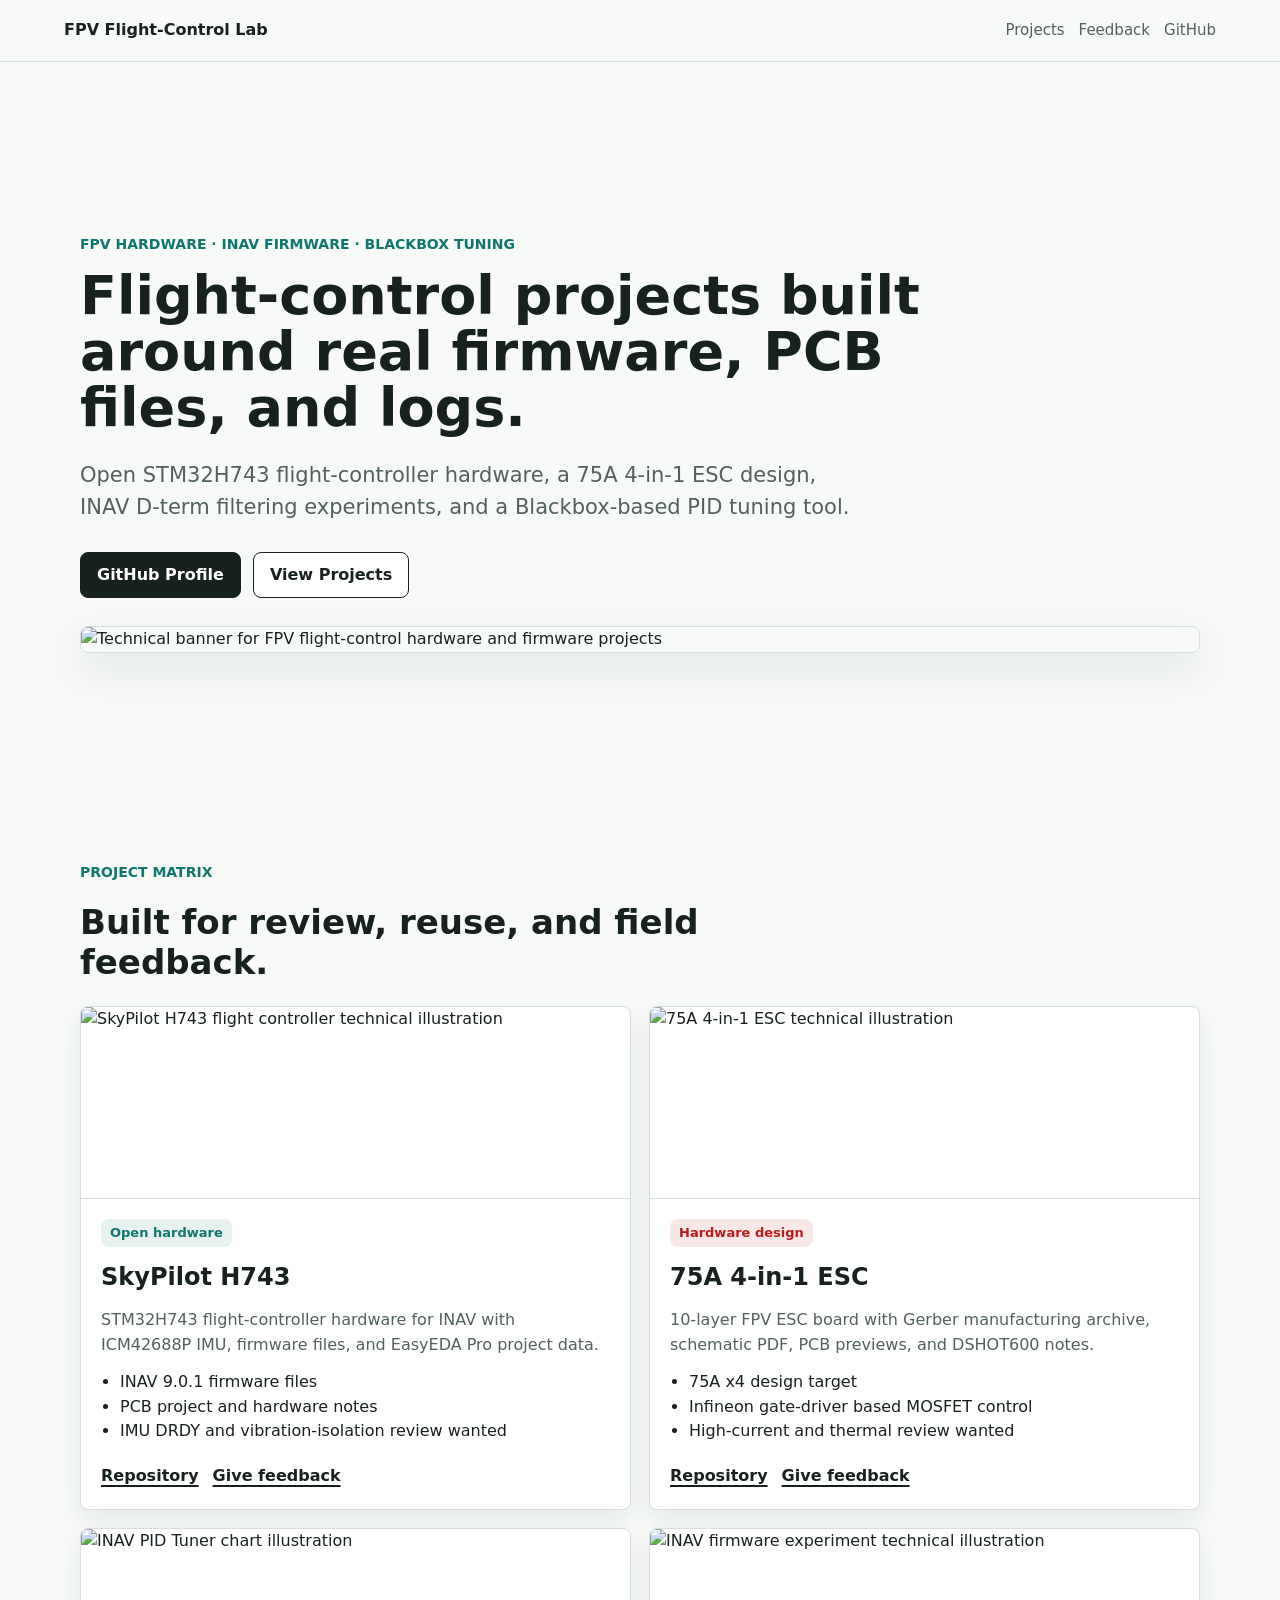
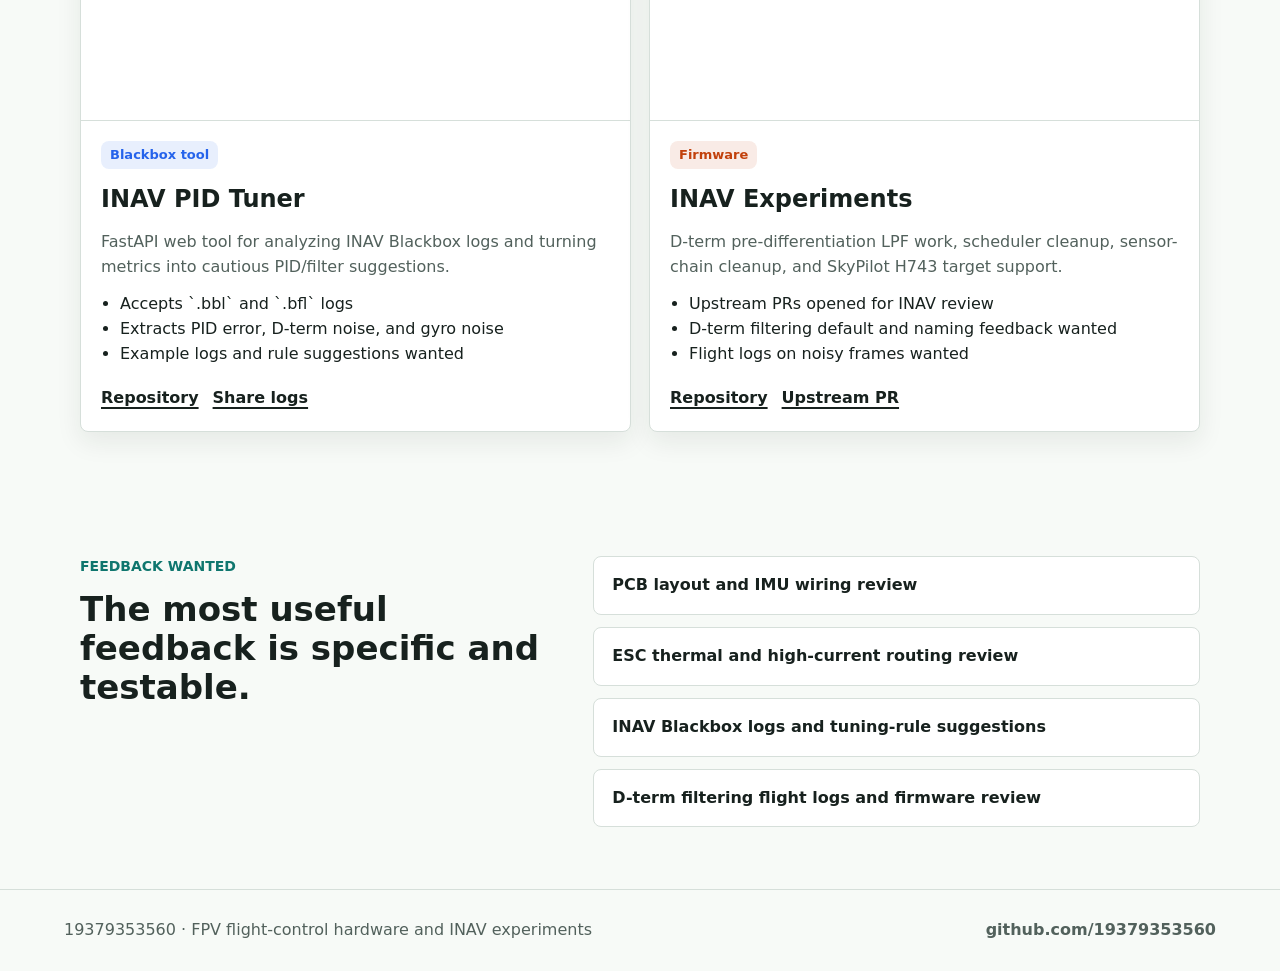
==== index.html @ 19311643 "Use existing project covers in portfolio site" ====
<!doctype html>
<html lang="en">
  <head>
    <meta charset="utf-8">
    <meta name="viewport" content="width=device-width, initial-scale=1">
    <meta name="description" content="FPV flight-control hardware, INAV firmware experiments, and Blackbox-based PID/filter tuning tools by 19379353560.">
    <meta property="og:title" content="FPV Flight-Control Lab">
    <meta property="og:description" content="Open FPV hardware, INAV firmware experiments, and Blackbox-based tuning tools.">
    <meta property="og:type" content="website">
    <meta property="og:url" content="https://19379353560.github.io/">
    <meta property="og:image" content="https://raw.githubusercontent.com/19379353560/19379353560/main/assets/profile-cover.svg">
    <title>FPV Flight-Control Lab</title>
    <link rel="stylesheet" href="styles.css">
  </head>
  <body>
    <header class="topbar">
      <a class="brand" href="#top" aria-label="FPV Flight-Control Lab home">FPV Flight-Control Lab</a>
      <nav class="nav" aria-label="Primary navigation">
        <a href="#projects">Projects</a>
        <a href="#feedback">Feedback</a>
        <a href="https://github.com/19379353560">GitHub</a>
      </nav>
    </header>

    <main id="top">
      <section class="intro" aria-labelledby="intro-title">
        <div class="intro-copy">
          <p class="eyebrow">FPV hardware · INAV firmware · Blackbox tuning</p>
          <h1 id="intro-title">Flight-control projects built around real firmware, PCB files, and logs.</h1>
          <p class="lead">
            Open STM32H743 flight-controller hardware, a 75A 4-in-1 ESC design,
            INAV D-term filtering experiments, and a Blackbox-based PID tuning tool.
          </p>
          <div class="actions" aria-label="Primary links">
            <a class="button primary" href="https://github.com/19379353560">GitHub Profile</a>
            <a class="button secondary" href="#projects">View Projects</a>
          </div>
        </div>
        <img class="intro-image" src="https://raw.githubusercontent.com/19379353560/19379353560/main/assets/profile-cover.svg" alt="Technical banner for FPV flight-control hardware and firmware projects">
      </section>

      <section id="projects" class="projects" aria-labelledby="projects-title">
        <div class="section-heading">
          <p class="eyebrow">Project Matrix</p>
          <h2 id="projects-title">Built for review, reuse, and field feedback.</h2>
        </div>

        <div class="project-grid">
          <article class="project">
            <img src="https://raw.githubusercontent.com/19379353560/skypilot/main/assets/cover.svg" alt="SkyPilot H743 flight controller technical illustration">
            <div class="project-body">
              <p class="tag">Open hardware</p>
              <h3>SkyPilot H743</h3>
              <p>STM32H743 flight-controller hardware for INAV with ICM42688P IMU, firmware files, and EasyEDA Pro project data.</p>
              <ul>
                <li>INAV 9.0.1 firmware files</li>
                <li>PCB project and hardware notes</li>
                <li>IMU DRDY and vibration-isolation review wanted</li>
              </ul>
              <div class="project-links">
                <a href="https://github.com/19379353560/skypilot">Repository</a>
                <a href="https://github.com/19379353560/skypilot/issues/new/choose">Give feedback</a>
              </div>
            </div>
          </article>

          <article class="project">
            <img src="https://raw.githubusercontent.com/19379353560/DIY_Flight_Controller_and_4in1_ESC/main/assets/cover.svg" alt="75A 4-in-1 ESC technical illustration">
            <div class="project-body">
              <p class="tag red">Hardware design</p>
              <h3>75A 4-in-1 ESC</h3>
              <p>10-layer FPV ESC board with Gerber manufacturing archive, schematic PDF, PCB previews, and DSHOT600 notes.</p>
              <ul>
                <li>75A x4 design target</li>
                <li>Infineon gate-driver based MOSFET control</li>
                <li>High-current and thermal review wanted</li>
              </ul>
              <div class="project-links">
                <a href="https://github.com/19379353560/DIY_Flight_Controller_and_4in1_ESC">Repository</a>
                <a href="https://github.com/19379353560/DIY_Flight_Controller_and_4in1_ESC/issues/new/choose">Give feedback</a>
              </div>
            </div>
          </article>

          <article class="project">
            <img src="https://raw.githubusercontent.com/19379353560/inav-pid-tuner/master/assets/cover.svg" alt="INAV PID Tuner chart illustration">
            <div class="project-body">
              <p class="tag blue">Blackbox tool</p>
              <h3>INAV PID Tuner</h3>
              <p>FastAPI web tool for analyzing INAV Blackbox logs and turning metrics into cautious PID/filter suggestions.</p>
              <ul>
                <li>Accepts `.bbl` and `.bfl` logs</li>
                <li>Extracts PID error, D-term noise, and gyro noise</li>
                <li>Example logs and rule suggestions wanted</li>
              </ul>
              <div class="project-links">
                <a href="https://github.com/19379353560/inav-pid-tuner">Repository</a>
                <a href="https://github.com/19379353560/inav-pid-tuner/issues/new/choose">Share logs</a>
              </div>
            </div>
          </article>

          <article class="project">
            <img src="https://raw.githubusercontent.com/19379353560/inav/master/assets/cover.svg" alt="INAV firmware experiment technical illustration">
            <div class="project-body">
              <p class="tag orange">Firmware</p>
              <h3>INAV Experiments</h3>
              <p>D-term pre-differentiation LPF work, scheduler cleanup, sensor-chain cleanup, and SkyPilot H743 target support.</p>
              <ul>
                <li>Upstream PRs opened for INAV review</li>
                <li>D-term filtering default and naming feedback wanted</li>
                <li>Flight logs on noisy frames wanted</li>
              </ul>
              <div class="project-links">
                <a href="https://github.com/19379353560/inav">Repository</a>
                <a href="https://github.com/iNavFlight/inav/pull/11464">Upstream PR</a>
              </div>
            </div>
          </article>
        </div>
      </section>

      <section id="feedback" class="feedback" aria-labelledby="feedback-title">
        <div>
          <p class="eyebrow">Feedback Wanted</p>
          <h2 id="feedback-title">The most useful feedback is specific and testable.</h2>
        </div>
        <div class="feedback-list">
          <a href="https://github.com/19379353560/skypilot/issues/new/choose">PCB layout and IMU wiring review</a>
          <a href="https://github.com/19379353560/DIY_Flight_Controller_and_4in1_ESC/issues/new/choose">ESC thermal and high-current routing review</a>
          <a href="https://github.com/19379353560/inav-pid-tuner/issues/new/choose">INAV Blackbox logs and tuning-rule suggestions</a>
          <a href="https://github.com/19379353560/inav/issues/new/choose">D-term filtering flight logs and firmware review</a>
        </div>
      </section>
    </main>

    <footer class="footer">
      <span>19379353560 · FPV flight-control hardware and INAV experiments</span>
      <a href="https://github.com/19379353560">github.com/19379353560</a>
    </footer>
  </body>
</html>
---- styles.css ----
:root {
  color-scheme: light;
  --bg: #f7faf7;
  --surface: #ffffff;
  --ink: #17211e;
  --muted: #52615c;
  --line: #d6dfda;
  --teal: #0f766e;
  --blue: #2563eb;
  --red: #b91c1c;
  --orange: #c2410c;
  --shadow: 0 16px 40px rgba(23, 33, 30, 0.1);
}

* {
  box-sizing: border-box;
}

html {
  scroll-behavior: smooth;
}

body {
  margin: 0;
  background: var(--bg);
  color: var(--ink);
  font-family: Inter, ui-sans-serif, system-ui, -apple-system, BlinkMacSystemFont, "Segoe UI", sans-serif;
  line-height: 1.55;
}

a {
  color: inherit;
}

.topbar {
  position: sticky;
  top: 0;
  z-index: 10;
  display: flex;
  align-items: center;
  justify-content: space-between;
  gap: 24px;
  padding: 18px clamp(18px, 5vw, 72px);
  background: rgba(247, 250, 247, 0.94);
  border-bottom: 1px solid var(--line);
  backdrop-filter: blur(14px);
}

.brand {
  font-weight: 800;
  text-decoration: none;
}

.nav {
  display: flex;
  flex-wrap: wrap;
  gap: 14px;
  color: var(--muted);
  font-size: 15px;
}

.nav a {
  text-decoration: none;
}

.nav a:hover,
.project-links a:hover,
.feedback-list a:hover,
.footer a:hover {
  color: var(--teal);
}

main {
  width: min(1120px, calc(100% - 36px));
  margin: 0 auto;
}

.intro {
  min-height: 82vh;
  display: grid;
  grid-template-columns: minmax(0, 1fr);
  align-content: center;
  gap: 28px;
  padding: 54px 0 28px;
}

.intro-copy {
  max-width: 860px;
}

.eyebrow {
  margin: 0 0 12px;
  color: var(--teal);
  font-size: 14px;
  font-weight: 800;
  text-transform: uppercase;
}

h1,
h2,
h3,
p {
  overflow-wrap: anywhere;
}

h1 {
  margin: 0;
  max-width: 980px;
  font-size: 54px;
  line-height: 1.04;
}

.lead {
  max-width: 780px;
  margin: 22px 0 0;
  color: var(--muted);
  font-size: 21px;
}

.actions {
  display: flex;
  flex-wrap: wrap;
  gap: 12px;
  margin-top: 28px;
}

.button {
  display: inline-flex;
  align-items: center;
  min-height: 44px;
  padding: 10px 16px;
  border-radius: 8px;
  border: 1px solid var(--ink);
  font-weight: 800;
  text-decoration: none;
}

.button.primary {
  background: var(--ink);
  color: #ffffff;
}

.button.secondary {
  background: var(--surface);
}

.intro-image {
  width: 100%;
  max-height: 280px;
  object-fit: cover;
  border: 1px solid var(--line);
  border-radius: 8px;
  box-shadow: var(--shadow);
}

.projects,
.feedback {
  padding: 62px 0;
}

.section-heading {
  display: grid;
  grid-template-columns: minmax(0, 760px);
  gap: 8px;
  margin-bottom: 24px;
}

h2 {
  margin: 0;
  font-size: 34px;
  line-height: 1.15;
}

.project-grid {
  display: grid;
  grid-template-columns: repeat(2, minmax(0, 1fr));
  gap: 18px;
}

.project {
  display: grid;
  grid-template-rows: auto 1fr;
  overflow: hidden;
  background: var(--surface);
  border: 1px solid var(--line);
  border-radius: 8px;
  box-shadow: 0 10px 26px rgba(23, 33, 30, 0.08);
}

.project img {
  width: 100%;
  aspect-ratio: 1200 / 420;
  object-fit: cover;
  border-bottom: 1px solid var(--line);
}

.project-body {
  display: flex;
  flex-direction: column;
  gap: 12px;
  padding: 20px;
}

.tag {
  width: fit-content;
  margin: 0;
  padding: 4px 9px;
  border-radius: 8px;
  background: rgba(15, 118, 110, 0.1);
  color: var(--teal);
  font-size: 13px;
  font-weight: 800;
}

.tag.red {
  background: rgba(185, 28, 28, 0.1);
  color: var(--red);
}

.tag.blue {
  background: rgba(37, 99, 235, 0.1);
  color: var(--blue);
}

.tag.orange {
  background: rgba(194, 65, 12, 0.1);
  color: var(--orange);
}

h3 {
  margin: 0;
  font-size: 24px;
}

.project p:not(.tag) {
  margin: 0;
  color: var(--muted);
}

.project ul {
  margin: 0;
  padding-left: 19px;
  color: var(--ink);
}

.project-links {
  display: flex;
  flex-wrap: wrap;
  gap: 14px;
  margin-top: auto;
  padding-top: 8px;
  font-weight: 800;
}

.project-links a {
  text-decoration-thickness: 2px;
  text-underline-offset: 4px;
}

.feedback {
  display: grid;
  grid-template-columns: minmax(0, 0.8fr) minmax(280px, 1fr);
  gap: 28px;
  align-items: start;
}

.feedback-list {
  display: grid;
  gap: 12px;
}

.feedback-list a {
  display: block;
  padding: 16px 18px;
  background: var(--surface);
  border: 1px solid var(--line);
  border-radius: 8px;
  font-weight: 800;
  text-decoration: none;
}

.footer {
  display: flex;
  flex-wrap: wrap;
  justify-content: space-between;
  gap: 14px;
  padding: 28px clamp(18px, 5vw, 72px);
  border-top: 1px solid var(--line);
  color: var(--muted);
}

.footer a {
  font-weight: 800;
  text-decoration: none;
}

@media (max-width: 760px) {
  .topbar {
    align-items: flex-start;
    flex-direction: column;
  }

  .intro {
    min-height: auto;
    padding-top: 40px;
  }

  h1 {
    font-size: 38px;
  }

  .lead {
    font-size: 18px;
  }

  .project-grid,
  .feedback {
    grid-template-columns: 1fr;
  }
}
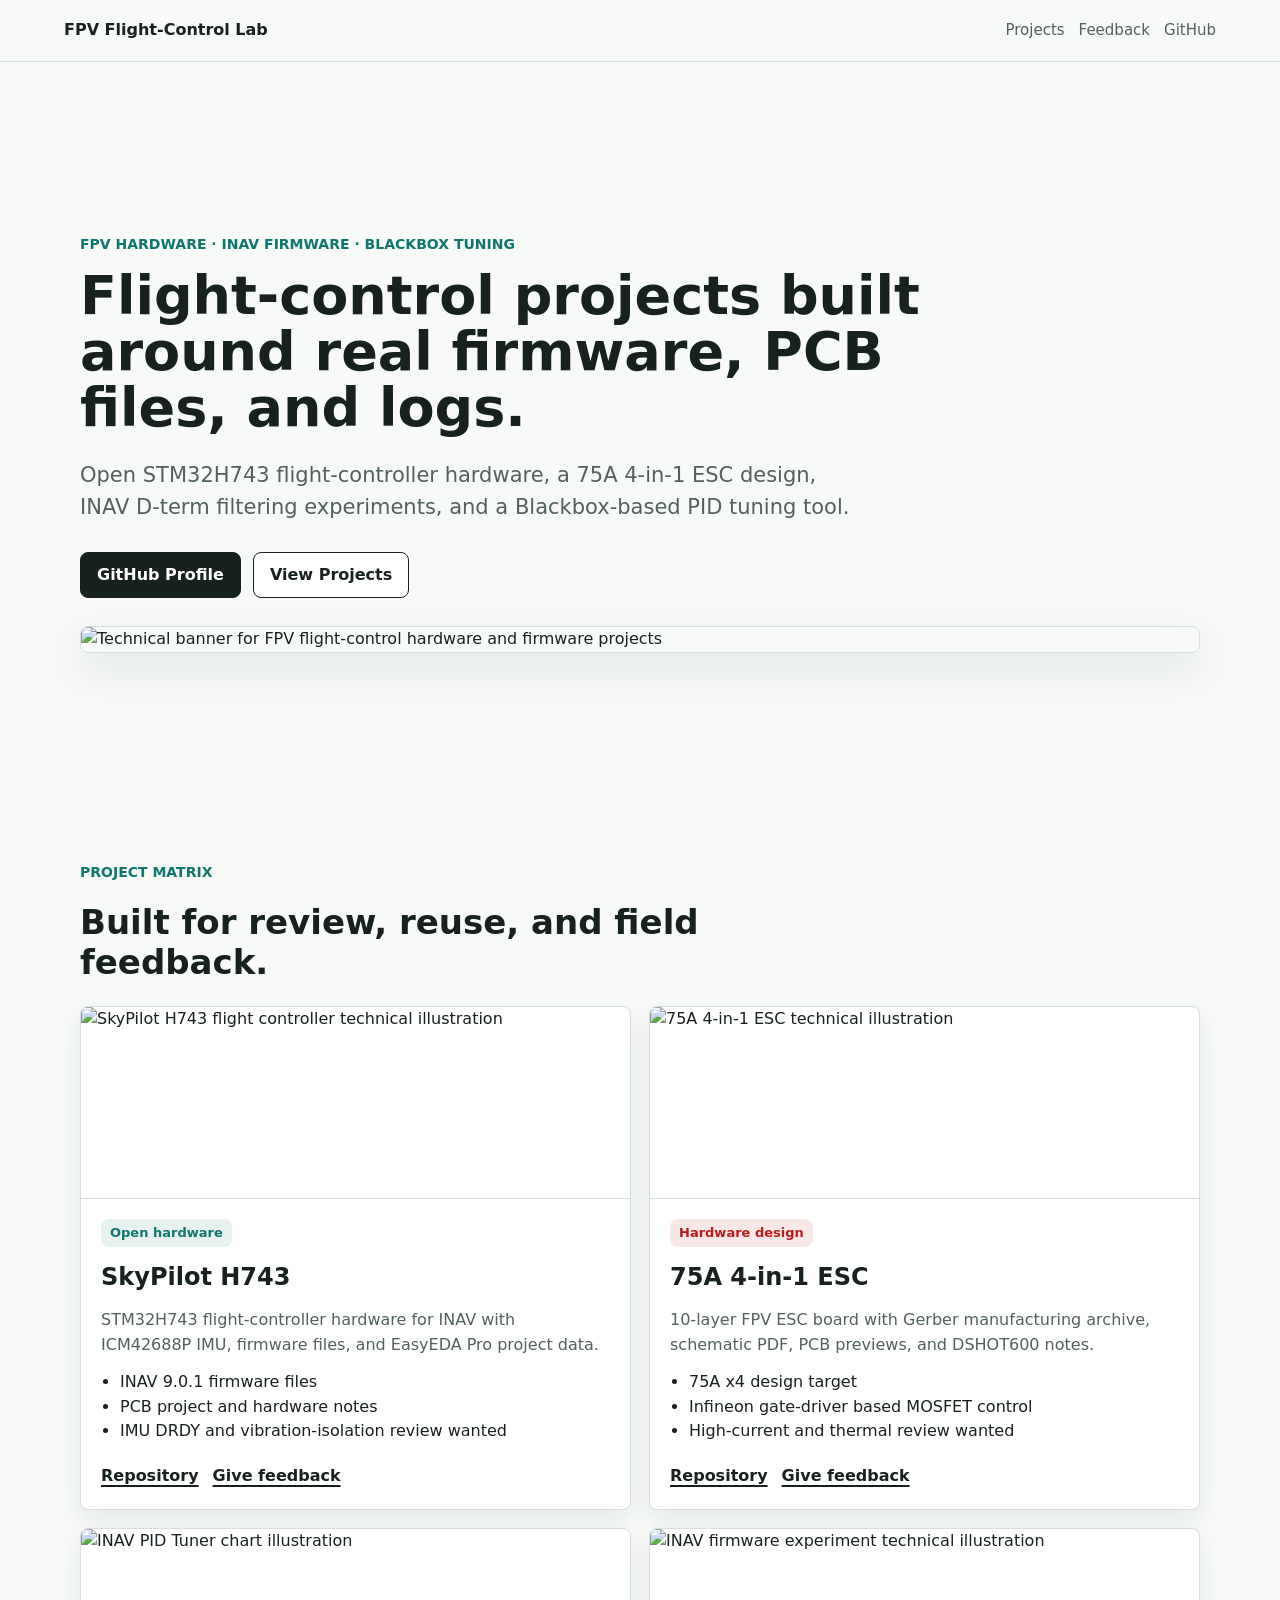
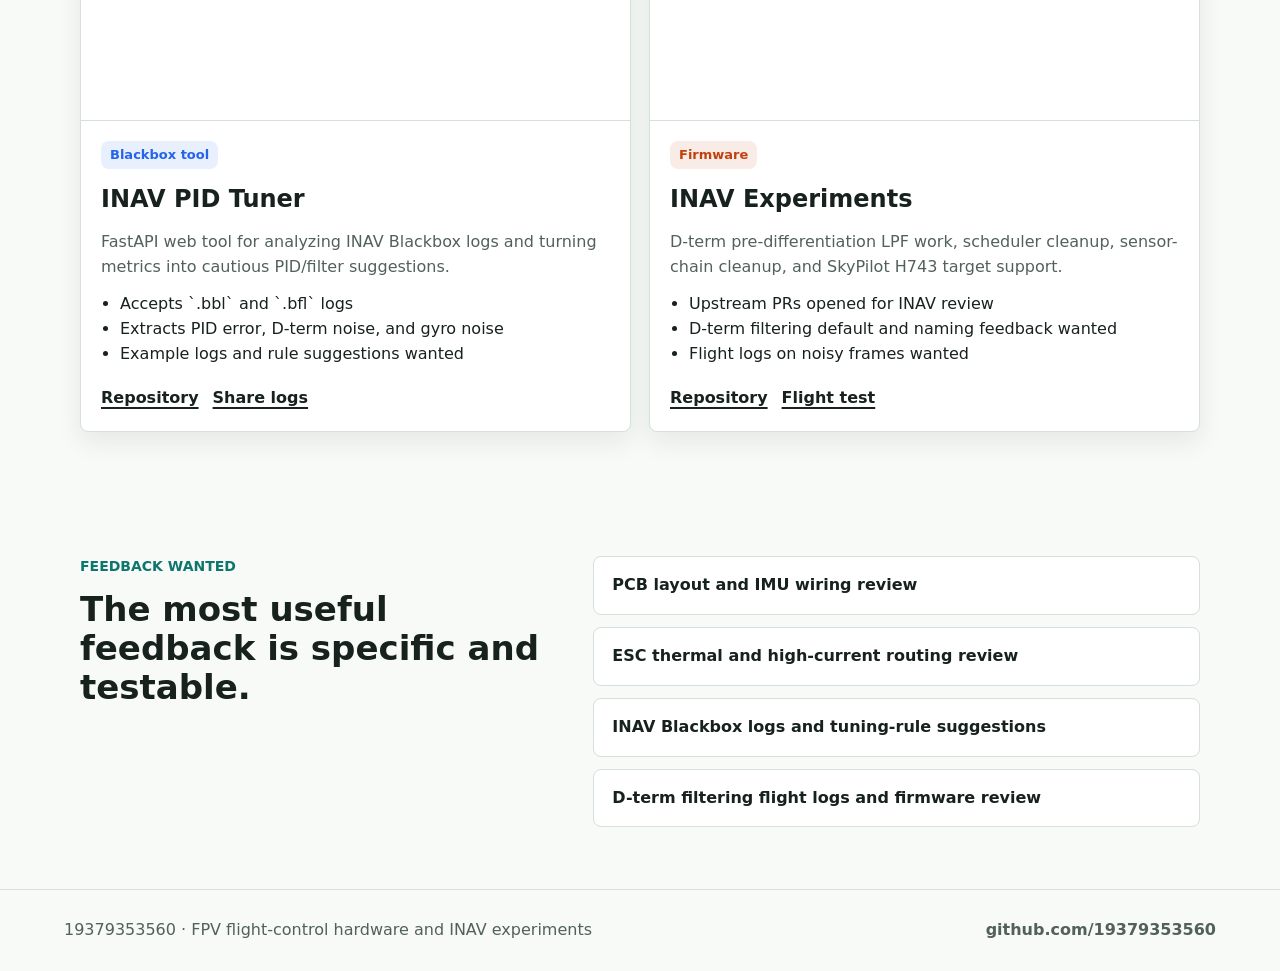
==== commit e835eaff: "Improve portfolio sharing and feedback links" ====
--- a/index.html
+++ b/index.html
@@ -4,13 +4,39 @@
     <meta charset="utf-8">
     <meta name="viewport" content="width=device-width, initial-scale=1">
     <meta name="description" content="FPV flight-control hardware, INAV firmware experiments, and Blackbox-based PID/filter tuning tools by 19379353560.">
+    <meta name="keywords" content="FPV, INAV, flight controller, STM32H743, Blackbox, PID tuning, ESC, open hardware">
+    <meta name="theme-color" content="#0f766e">
+    <link rel="canonical" href="https://19379353560.github.io/">
     <meta property="og:title" content="FPV Flight-Control Lab">
     <meta property="og:description" content="Open FPV hardware, INAV firmware experiments, and Blackbox-based tuning tools.">
     <meta property="og:type" content="website">
     <meta property="og:url" content="https://19379353560.github.io/">
-    <meta property="og:image" content="https://raw.githubusercontent.com/19379353560/19379353560/main/assets/profile-cover.svg">
+    <meta property="og:image" content="https://19379353560.github.io/assets/og-image.png">
+    <meta property="og:image:alt" content="FPV Flight-Control Lab project overview">
+    <meta name="twitter:card" content="summary_large_image">
+    <meta name="twitter:title" content="FPV Flight-Control Lab">
+    <meta name="twitter:description" content="Open FPV hardware, INAV firmware experiments, and Blackbox-based tuning tools.">
+    <meta name="twitter:image" content="https://19379353560.github.io/assets/og-image.png">
     <title>FPV Flight-Control Lab</title>
     <link rel="stylesheet" href="styles.css">
+    <script type="application/ld+json">
+      {
+        "@context": "https://schema.org",
+        "@type": "Person",
+        "name": "19379353560",
+        "url": "https://19379353560.github.io/",
+        "sameAs": [
+          "https://github.com/19379353560"
+        ],
+        "knowsAbout": [
+          "FPV flight-control hardware",
+          "INAV firmware",
+          "Blackbox log analysis",
+          "PID and filter tuning",
+          "ESC hardware design"
+        ]
+      }
+    </script>
   </head>
   <body>
     <header class="topbar">
@@ -59,7 +85,7 @@
               </ul>
               <div class="project-links">
                 <a href="https://github.com/19379353560/skypilot">Repository</a>
-                <a href="https://github.com/19379353560/skypilot/issues/new/choose">Give feedback</a>
+                <a href="https://github.com/19379353560/skypilot/issues/1">Give feedback</a>
               </div>
             </div>
           </article>
@@ -77,7 +103,7 @@
               </ul>
               <div class="project-links">
                 <a href="https://github.com/19379353560/DIY_Flight_Controller_and_4in1_ESC">Repository</a>
-                <a href="https://github.com/19379353560/DIY_Flight_Controller_and_4in1_ESC/issues/new/choose">Give feedback</a>
+                <a href="https://github.com/19379353560/DIY_Flight_Controller_and_4in1_ESC/issues/1">Give feedback</a>
               </div>
             </div>
           </article>
@@ -95,7 +121,7 @@
               </ul>
               <div class="project-links">
                 <a href="https://github.com/19379353560/inav-pid-tuner">Repository</a>
-                <a href="https://github.com/19379353560/inav-pid-tuner/issues/new/choose">Share logs</a>
+                <a href="https://github.com/19379353560/inav-pid-tuner/issues/1">Share logs</a>
               </div>
             </div>
           </article>
@@ -113,7 +139,7 @@
               </ul>
               <div class="project-links">
                 <a href="https://github.com/19379353560/inav">Repository</a>
-                <a href="https://github.com/iNavFlight/inav/pull/11464">Upstream PR</a>
+                <a href="https://github.com/19379353560/inav/issues/1">Flight test</a>
               </div>
             </div>
           </article>
@@ -126,10 +152,10 @@
           <h2 id="feedback-title">The most useful feedback is specific and testable.</h2>
         </div>
         <div class="feedback-list">
-          <a href="https://github.com/19379353560/skypilot/issues/new/choose">PCB layout and IMU wiring review</a>
-          <a href="https://github.com/19379353560/DIY_Flight_Controller_and_4in1_ESC/issues/new/choose">ESC thermal and high-current routing review</a>
-          <a href="https://github.com/19379353560/inav-pid-tuner/issues/new/choose">INAV Blackbox logs and tuning-rule suggestions</a>
-          <a href="https://github.com/19379353560/inav/issues/new/choose">D-term filtering flight logs and firmware review</a>
+          <a href="https://github.com/19379353560/skypilot/issues/1">PCB layout and IMU wiring review</a>
+          <a href="https://github.com/19379353560/DIY_Flight_Controller_and_4in1_ESC/issues/1">ESC thermal and high-current routing review</a>
+          <a href="https://github.com/19379353560/inav-pid-tuner/issues/1">INAV Blackbox logs and tuning-rule suggestions</a>
+          <a href="https://github.com/19379353560/inav/issues/1">D-term filtering flight logs and firmware review</a>
         </div>
       </section>
     </main>
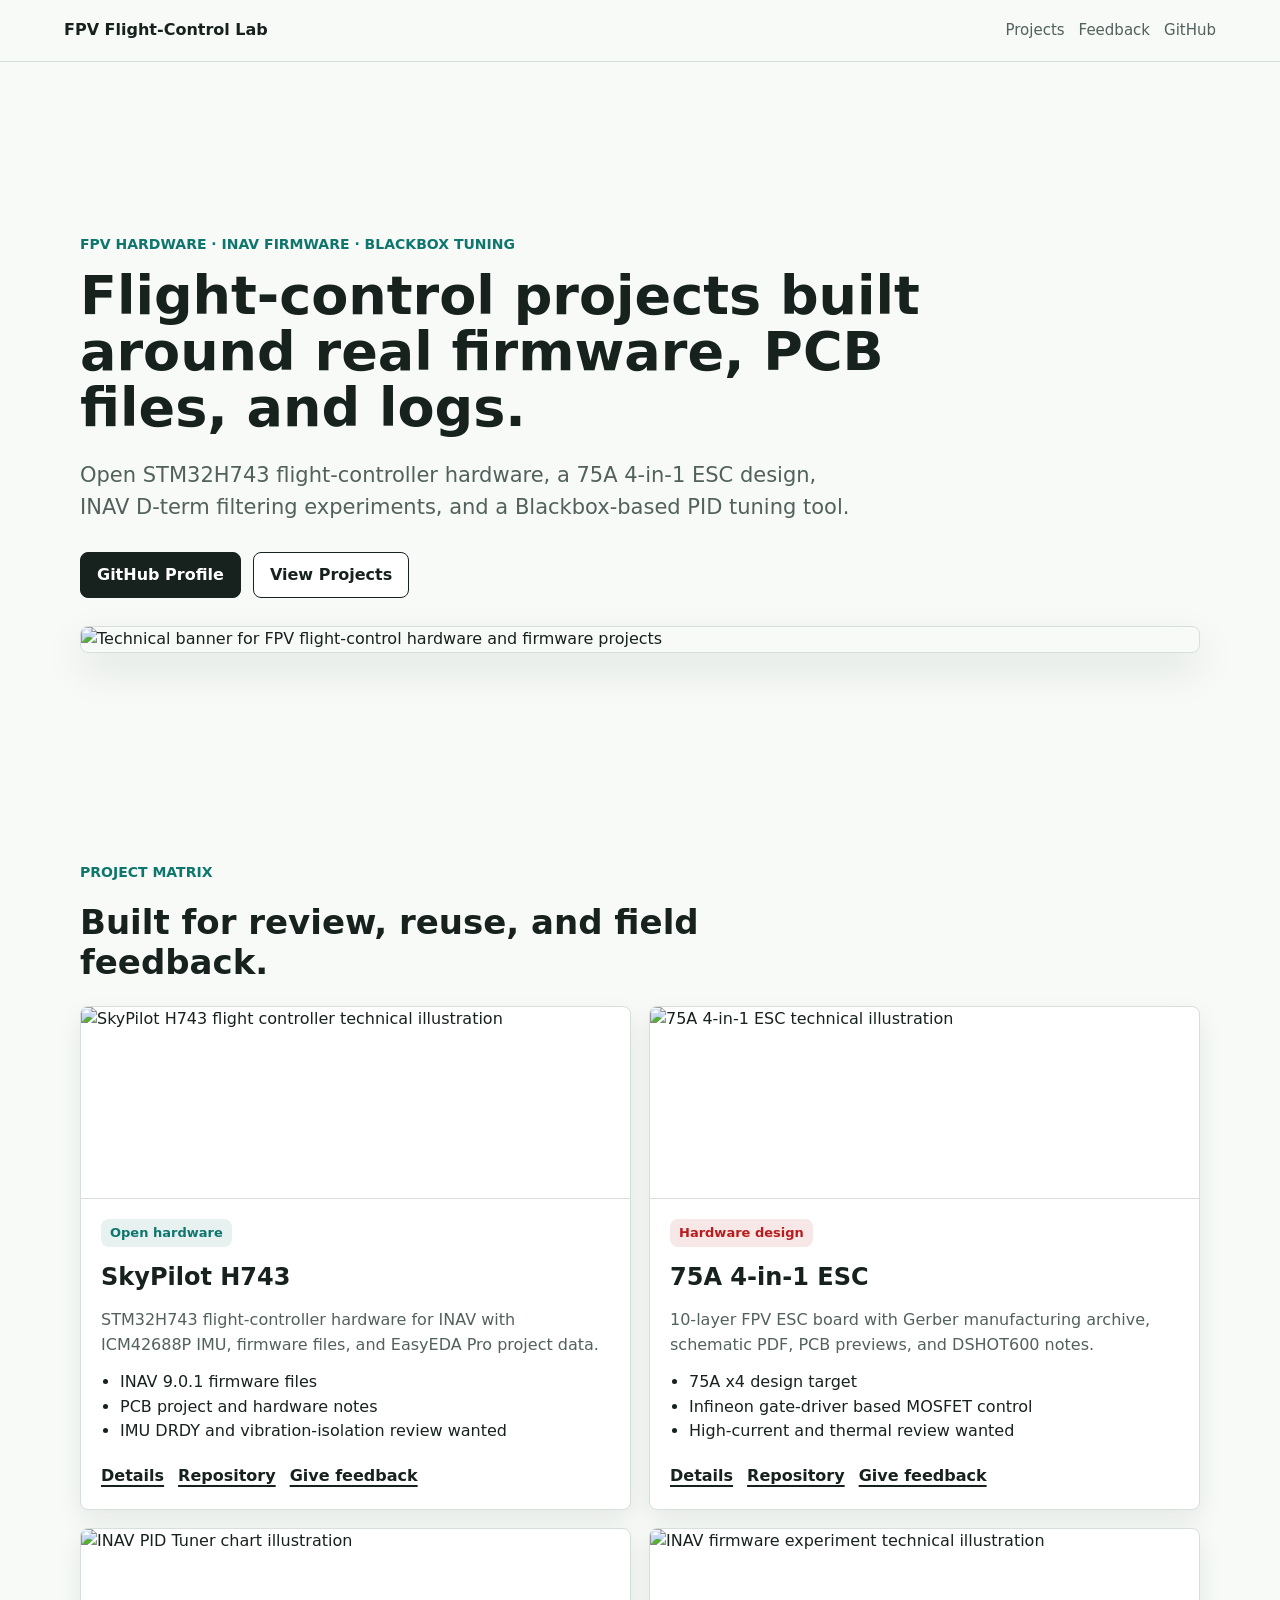
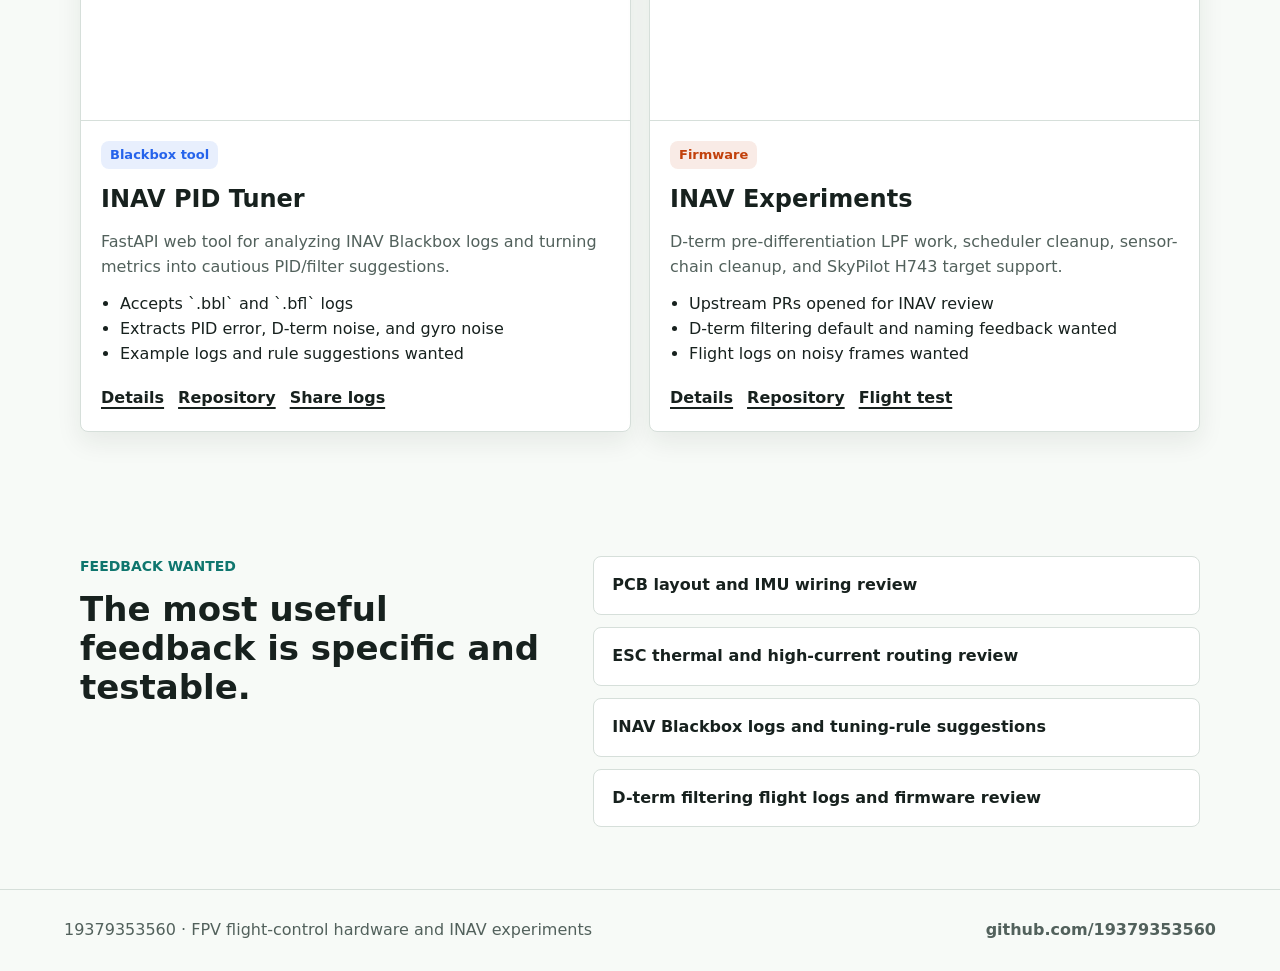
==== commit da6abe24: "Add SEO project detail pages" ====
--- a/index.html
+++ b/index.html
@@ -9,6 +9,7 @@
     <link rel="canonical" href="https://19379353560.github.io/">
     <meta property="og:title" content="FPV Flight-Control Lab">
     <meta property="og:description" content="Open FPV hardware, INAV firmware experiments, and Blackbox-based tuning tools.">
+    <meta property="og:site_name" content="FPV Flight-Control Lab">
     <meta property="og:type" content="website">
     <meta property="og:url" content="https://19379353560.github.io/">
     <meta property="og:image" content="https://19379353560.github.io/assets/og-image.png">
@@ -22,18 +23,52 @@
     <script type="application/ld+json">
       {
         "@context": "https://schema.org",
-        "@type": "Person",
-        "name": "19379353560",
-        "url": "https://19379353560.github.io/",
-        "sameAs": [
-          "https://github.com/19379353560"
-        ],
-        "knowsAbout": [
-          "FPV flight-control hardware",
-          "INAV firmware",
-          "Blackbox log analysis",
-          "PID and filter tuning",
-          "ESC hardware design"
+        "@graph": [
+          {
+            "@type": "Person",
+            "name": "19379353560",
+            "url": "https://19379353560.github.io/",
+            "sameAs": [
+              "https://github.com/19379353560"
+            ],
+            "knowsAbout": [
+              "FPV flight-control hardware",
+              "INAV firmware",
+              "Blackbox log analysis",
+              "PID and filter tuning",
+              "ESC hardware design"
+            ]
+          },
+          {
+            "@type": "ItemList",
+            "name": "FPV flight-control projects",
+            "itemListElement": [
+              {
+                "@type": "ListItem",
+                "position": 1,
+                "url": "https://github.com/19379353560/skypilot",
+                "name": "SkyPilot H743"
+              },
+              {
+                "@type": "ListItem",
+                "position": 2,
+                "url": "https://github.com/19379353560/DIY_Flight_Controller_and_4in1_ESC",
+                "name": "75A 4-in-1 ESC"
+              },
+              {
+                "@type": "ListItem",
+                "position": 3,
+                "url": "https://github.com/19379353560/inav-pid-tuner",
+                "name": "INAV PID Tuner"
+              },
+              {
+                "@type": "ListItem",
+                "position": 4,
+                "url": "https://github.com/19379353560/inav",
+                "name": "INAV firmware experiments"
+              }
+            ]
+          }
         ]
       }
     </script>
@@ -84,6 +119,7 @@
                 <li>IMU DRDY and vibration-isolation review wanted</li>
               </ul>
               <div class="project-links">
+                <a href="skypilot.html">Details</a>
                 <a href="https://github.com/19379353560/skypilot">Repository</a>
                 <a href="https://github.com/19379353560/skypilot/issues/1">Give feedback</a>
               </div>
@@ -102,6 +138,7 @@
                 <li>High-current and thermal review wanted</li>
               </ul>
               <div class="project-links">
+                <a href="esc.html">Details</a>
                 <a href="https://github.com/19379353560/DIY_Flight_Controller_and_4in1_ESC">Repository</a>
                 <a href="https://github.com/19379353560/DIY_Flight_Controller_and_4in1_ESC/issues/1">Give feedback</a>
               </div>
@@ -120,6 +157,7 @@
                 <li>Example logs and rule suggestions wanted</li>
               </ul>
               <div class="project-links">
+                <a href="pid-tuner.html">Details</a>
                 <a href="https://github.com/19379353560/inav-pid-tuner">Repository</a>
                 <a href="https://github.com/19379353560/inav-pid-tuner/issues/1">Share logs</a>
               </div>
@@ -138,6 +176,7 @@
                 <li>Flight logs on noisy frames wanted</li>
               </ul>
               <div class="project-links">
+                <a href="inav-dterm-lpf.html">Details</a>
                 <a href="https://github.com/19379353560/inav">Repository</a>
                 <a href="https://github.com/19379353560/inav/issues/1">Flight test</a>
               </div>
--- a/styles.css
+++ b/styles.css
@@ -294,6 +294,94 @@
   text-decoration: none;
 }
 
+.detail-hero {
+  display: grid;
+  gap: 26px;
+  padding: 54px 0 34px;
+}
+
+.detail-hero h1 {
+  max-width: 980px;
+}
+
+.detail-hero img {
+  width: 100%;
+  max-height: 330px;
+  object-fit: cover;
+  border: 1px solid var(--line);
+  border-radius: 8px;
+  box-shadow: var(--shadow);
+}
+
+.detail-layout {
+  display: grid;
+  grid-template-columns: minmax(0, 1fr) minmax(260px, 0.36fr);
+  gap: 30px;
+  padding: 44px 0 72px;
+}
+
+.detail-main,
+.detail-side {
+  display: grid;
+  gap: 28px;
+  align-content: start;
+}
+
+.detail-block h2 {
+  margin-bottom: 14px;
+}
+
+.detail-block p,
+.detail-block li {
+  color: var(--muted);
+}
+
+.detail-block ul {
+  margin: 0;
+  padding-left: 20px;
+}
+
+.link-list {
+  display: grid;
+  gap: 10px;
+}
+
+.link-list a {
+  display: block;
+  padding: 14px 16px;
+  background: var(--surface);
+  border: 1px solid var(--line);
+  border-radius: 8px;
+  font-weight: 800;
+  text-decoration: none;
+}
+
+.stat-list {
+  display: grid;
+  gap: 12px;
+}
+
+.stat-list div {
+  padding: 14px 16px;
+  background: var(--surface);
+  border: 1px solid var(--line);
+  border-radius: 8px;
+}
+
+.stat-list strong {
+  display: block;
+}
+
+.back-link {
+  display: inline-flex;
+  width: fit-content;
+  margin-top: 20px;
+  color: var(--teal);
+  font-weight: 800;
+  text-decoration-thickness: 2px;
+  text-underline-offset: 4px;
+}
+
 @media (max-width: 760px) {
   .topbar {
     align-items: flex-start;
@@ -314,7 +402,8 @@
   }
 
   .project-grid,
-  .feedback {
+  .feedback,
+  .detail-layout {
     grid-template-columns: 1fr;
   }
 }
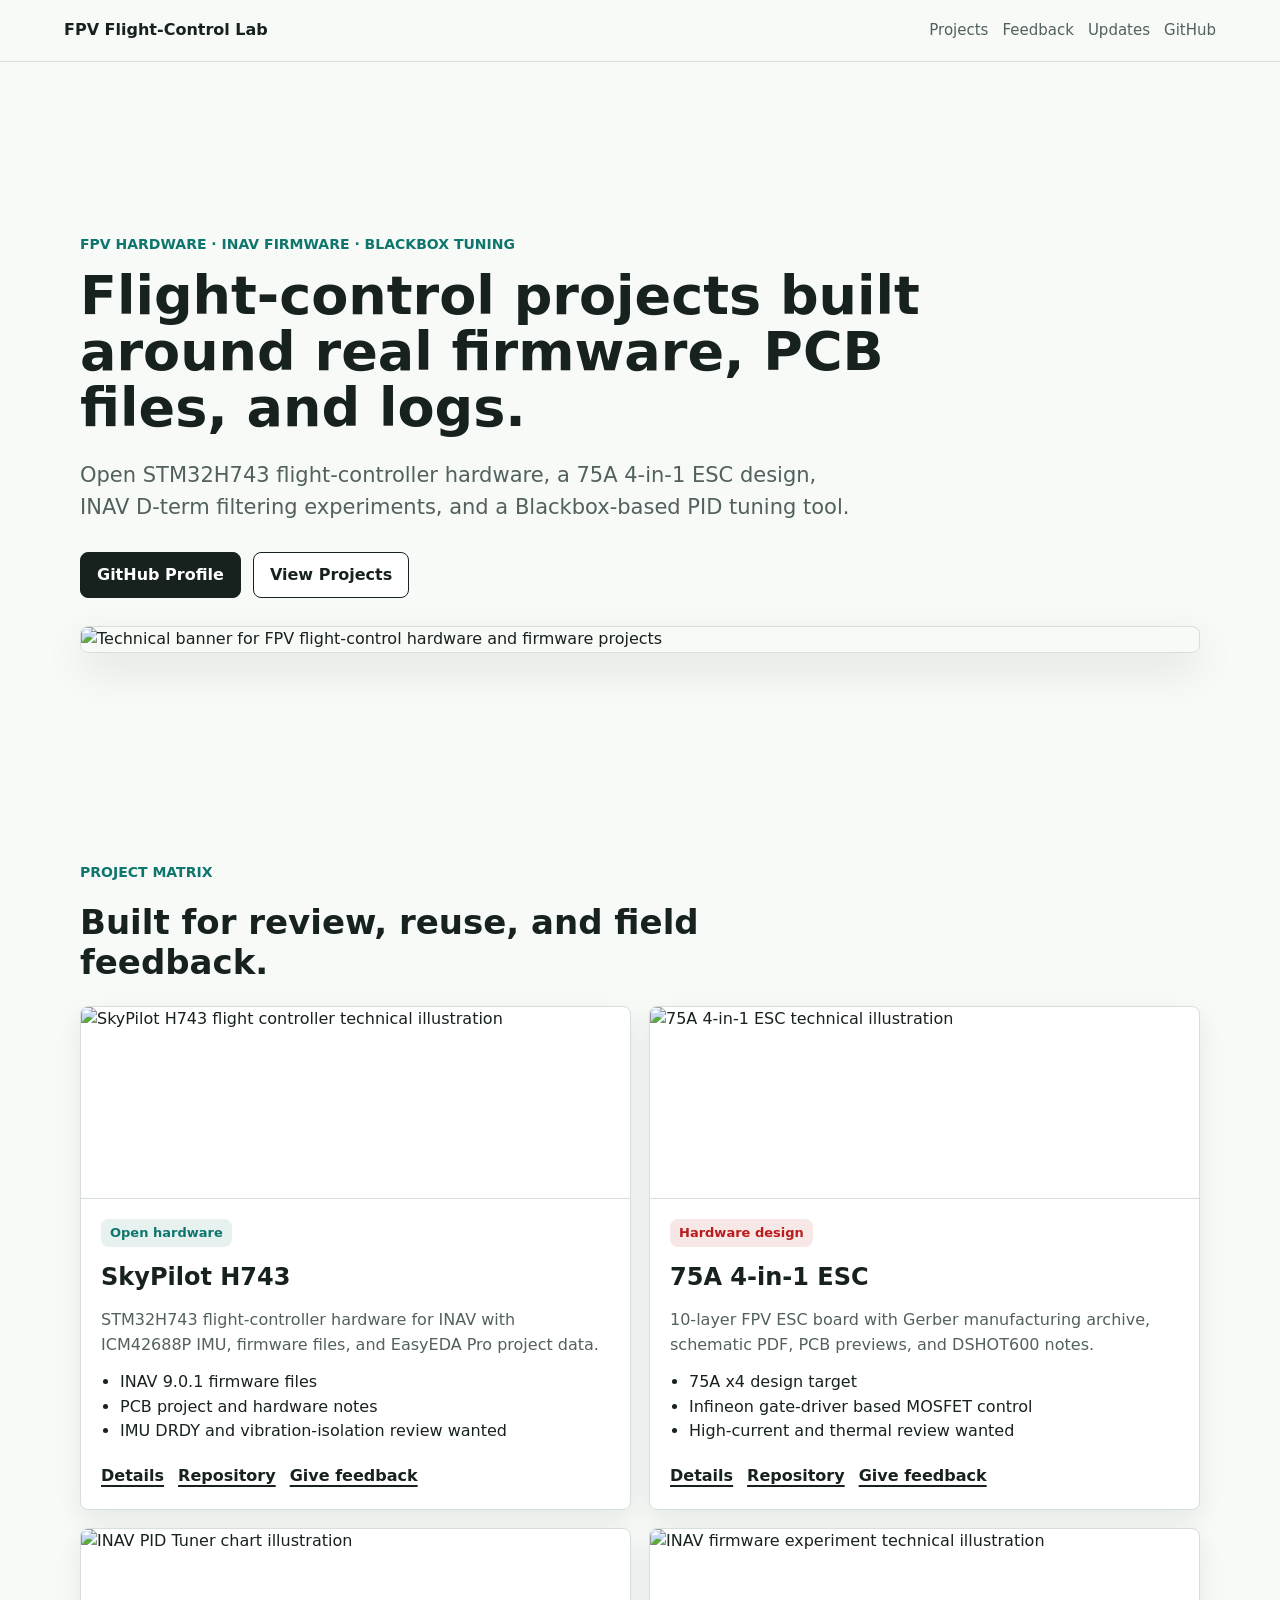
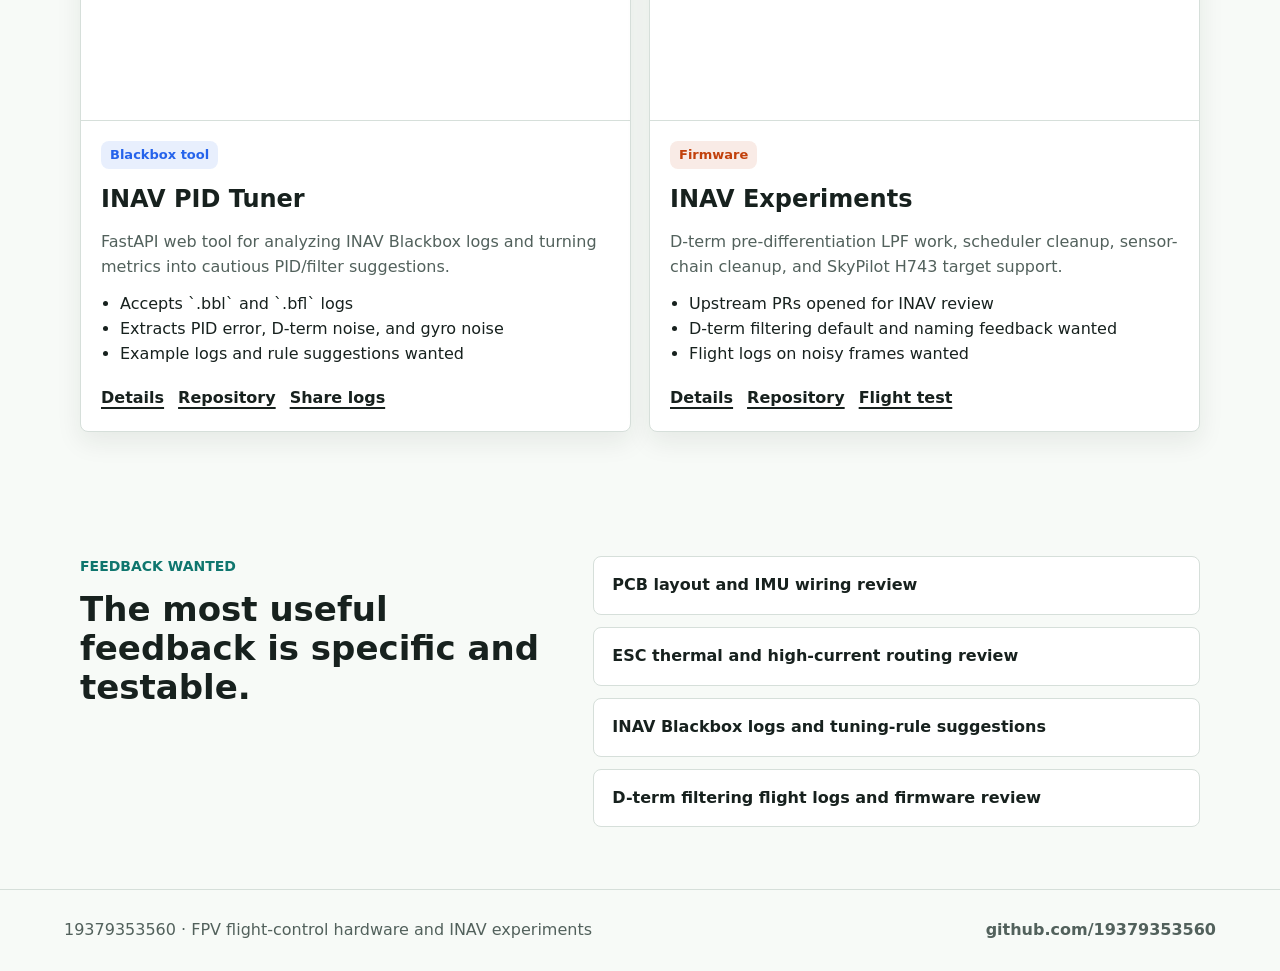
==== commit 9fc4db2c: "Add updates feed and AI discovery file" ====
--- a/index.html
+++ b/index.html
@@ -19,6 +19,7 @@
     <meta name="twitter:description" content="Open FPV hardware, INAV firmware experiments, and Blackbox-based tuning tools.">
     <meta name="twitter:image" content="https://19379353560.github.io/assets/og-image.png">
     <title>FPV Flight-Control Lab</title>
+    <link rel="alternate" type="application/rss+xml" title="FPV Flight-Control Lab updates" href="https://19379353560.github.io/feed.xml">
     <link rel="stylesheet" href="styles.css">
     <script type="application/ld+json">
       {
@@ -79,6 +80,7 @@
       <nav class="nav" aria-label="Primary navigation">
         <a href="#projects">Projects</a>
         <a href="#feedback">Feedback</a>
+        <a href="updates.html">Updates</a>
         <a href="https://github.com/19379353560">GitHub</a>
       </nav>
     </header>
--- a/styles.css
+++ b/styles.css
@@ -382,6 +382,35 @@
   text-underline-offset: 4px;
 }
 
+.update-list {
+  display: grid;
+  gap: 22px;
+  padding: 42px 0 72px;
+}
+
+.update-item {
+  padding: 22px;
+  background: var(--surface);
+  border: 1px solid var(--line);
+  border-radius: 8px;
+}
+
+.update-item time {
+  color: var(--teal);
+  font-size: 14px;
+  font-weight: 800;
+  text-transform: uppercase;
+}
+
+.update-item h2 {
+  margin-top: 8px;
+}
+
+.update-item p,
+.update-item li {
+  color: var(--muted);
+}
+
 @media (max-width: 760px) {
   .topbar {
     align-items: flex-start;
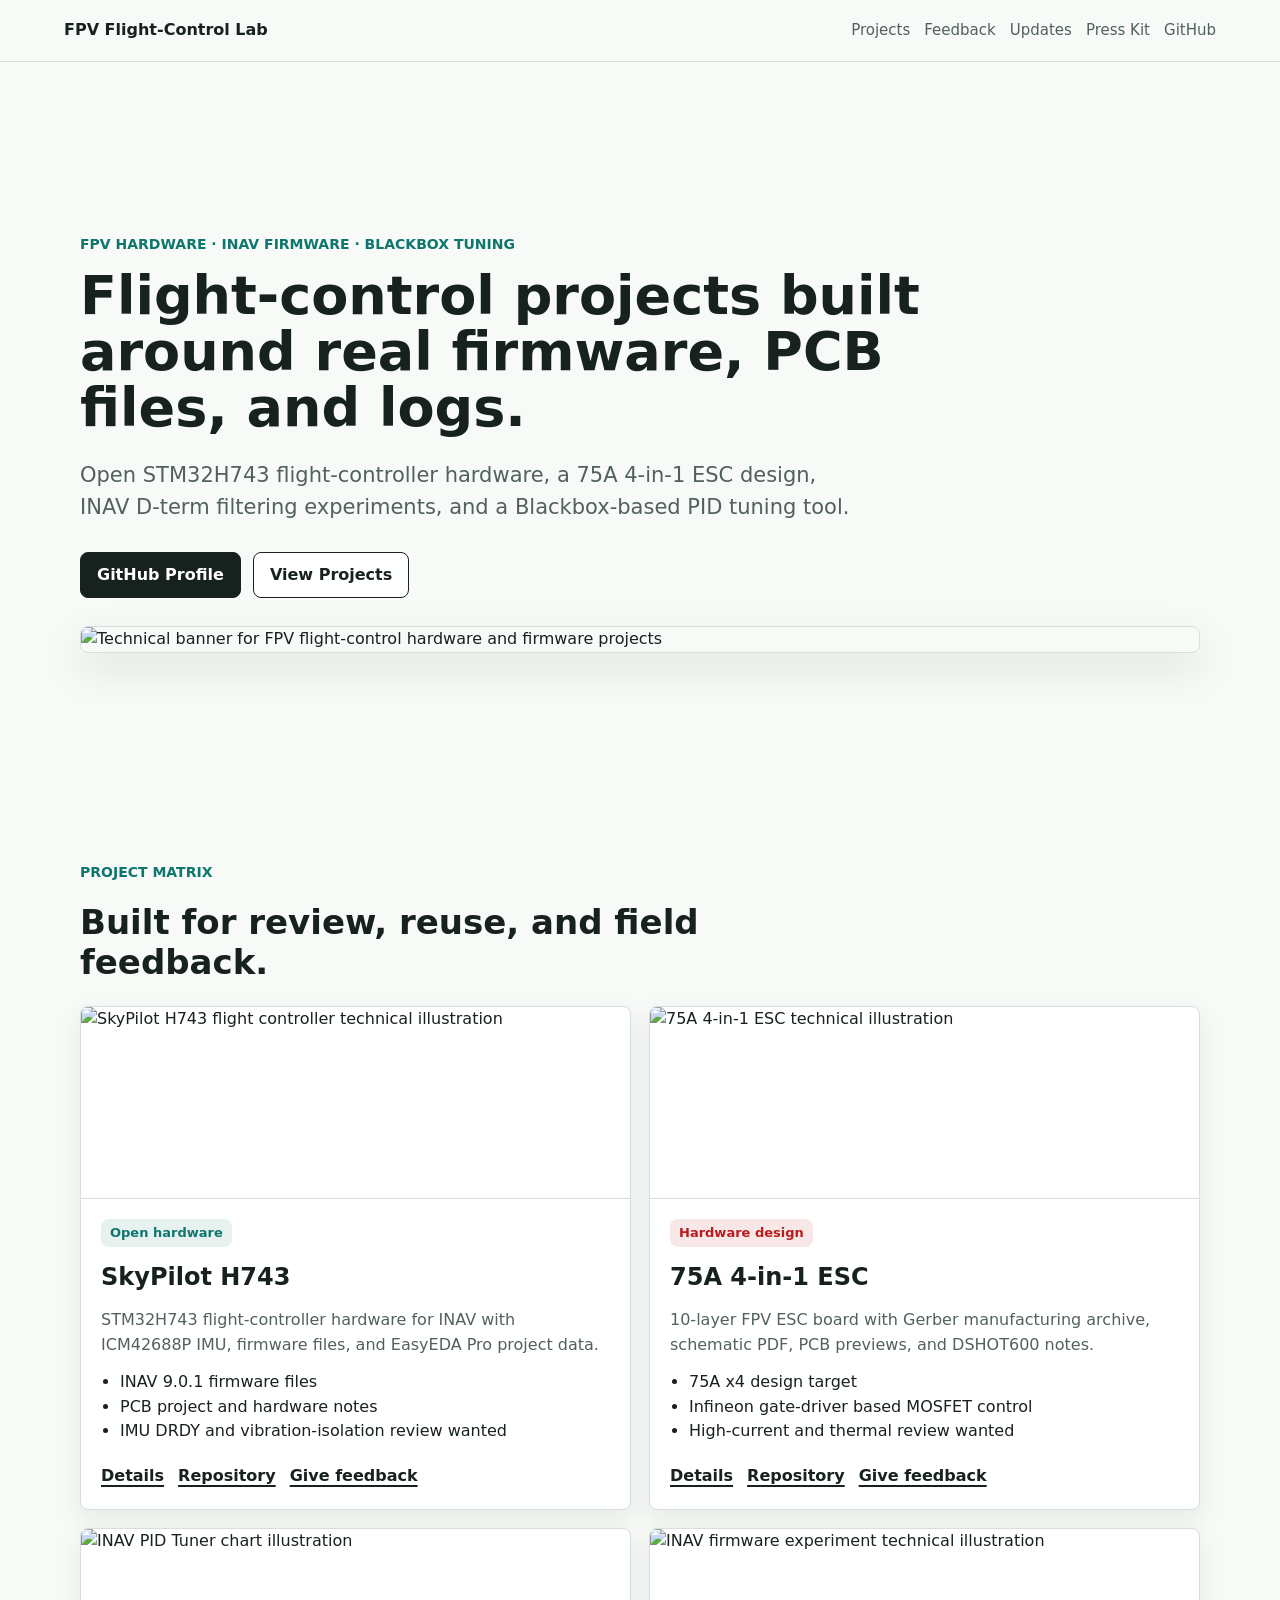
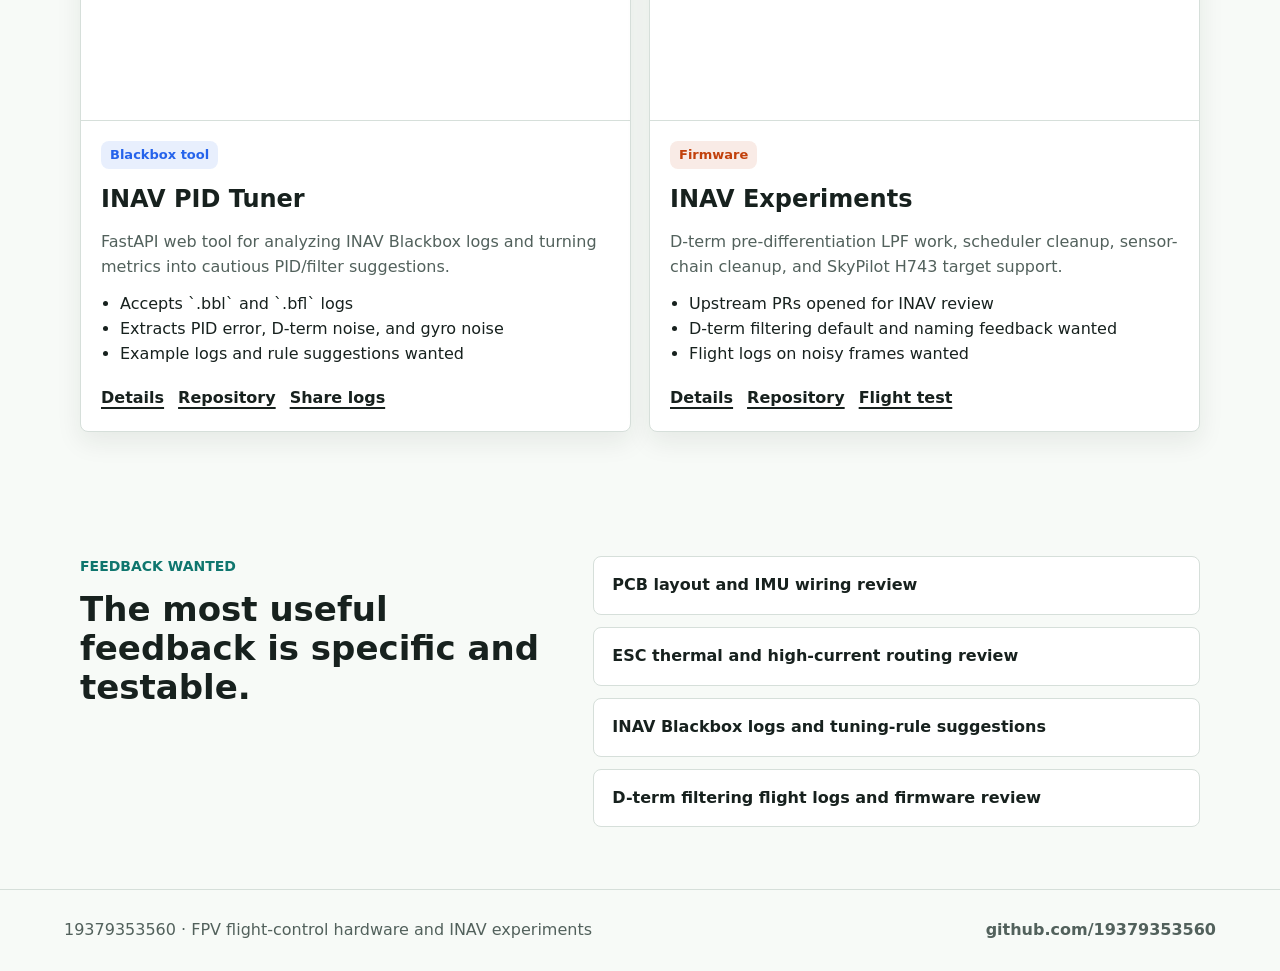
==== commit fc0327d0: "Add press kit and project data" ====
--- a/index.html
+++ b/index.html
@@ -81,6 +81,7 @@
         <a href="#projects">Projects</a>
         <a href="#feedback">Feedback</a>
         <a href="updates.html">Updates</a>
+        <a href="press-kit.html">Press Kit</a>
         <a href="https://github.com/19379353560">GitHub</a>
       </nav>
     </header>
--- a/styles.css
+++ b/styles.css
@@ -411,6 +411,35 @@
   color: var(--muted);
 }
 
+.press-grid {
+  display: grid;
+  grid-template-columns: repeat(2, minmax(0, 1fr));
+  gap: 18px;
+  padding: 42px 0 72px;
+}
+
+.press-card {
+  display: grid;
+  gap: 12px;
+  padding: 22px;
+  background: var(--surface);
+  border: 1px solid var(--line);
+  border-radius: 8px;
+}
+
+.press-card h2 {
+  font-size: 26px;
+}
+
+.press-card p {
+  color: var(--muted);
+}
+
+.press-card code {
+  white-space: pre-wrap;
+  overflow-wrap: anywhere;
+}
+
 @media (max-width: 760px) {
   .topbar {
     align-items: flex-start;
@@ -432,7 +461,8 @@
 
   .project-grid,
   .feedback,
-  .detail-layout {
+  .detail-layout,
+  .press-grid {
     grid-template-columns: 1fr;
   }
 }
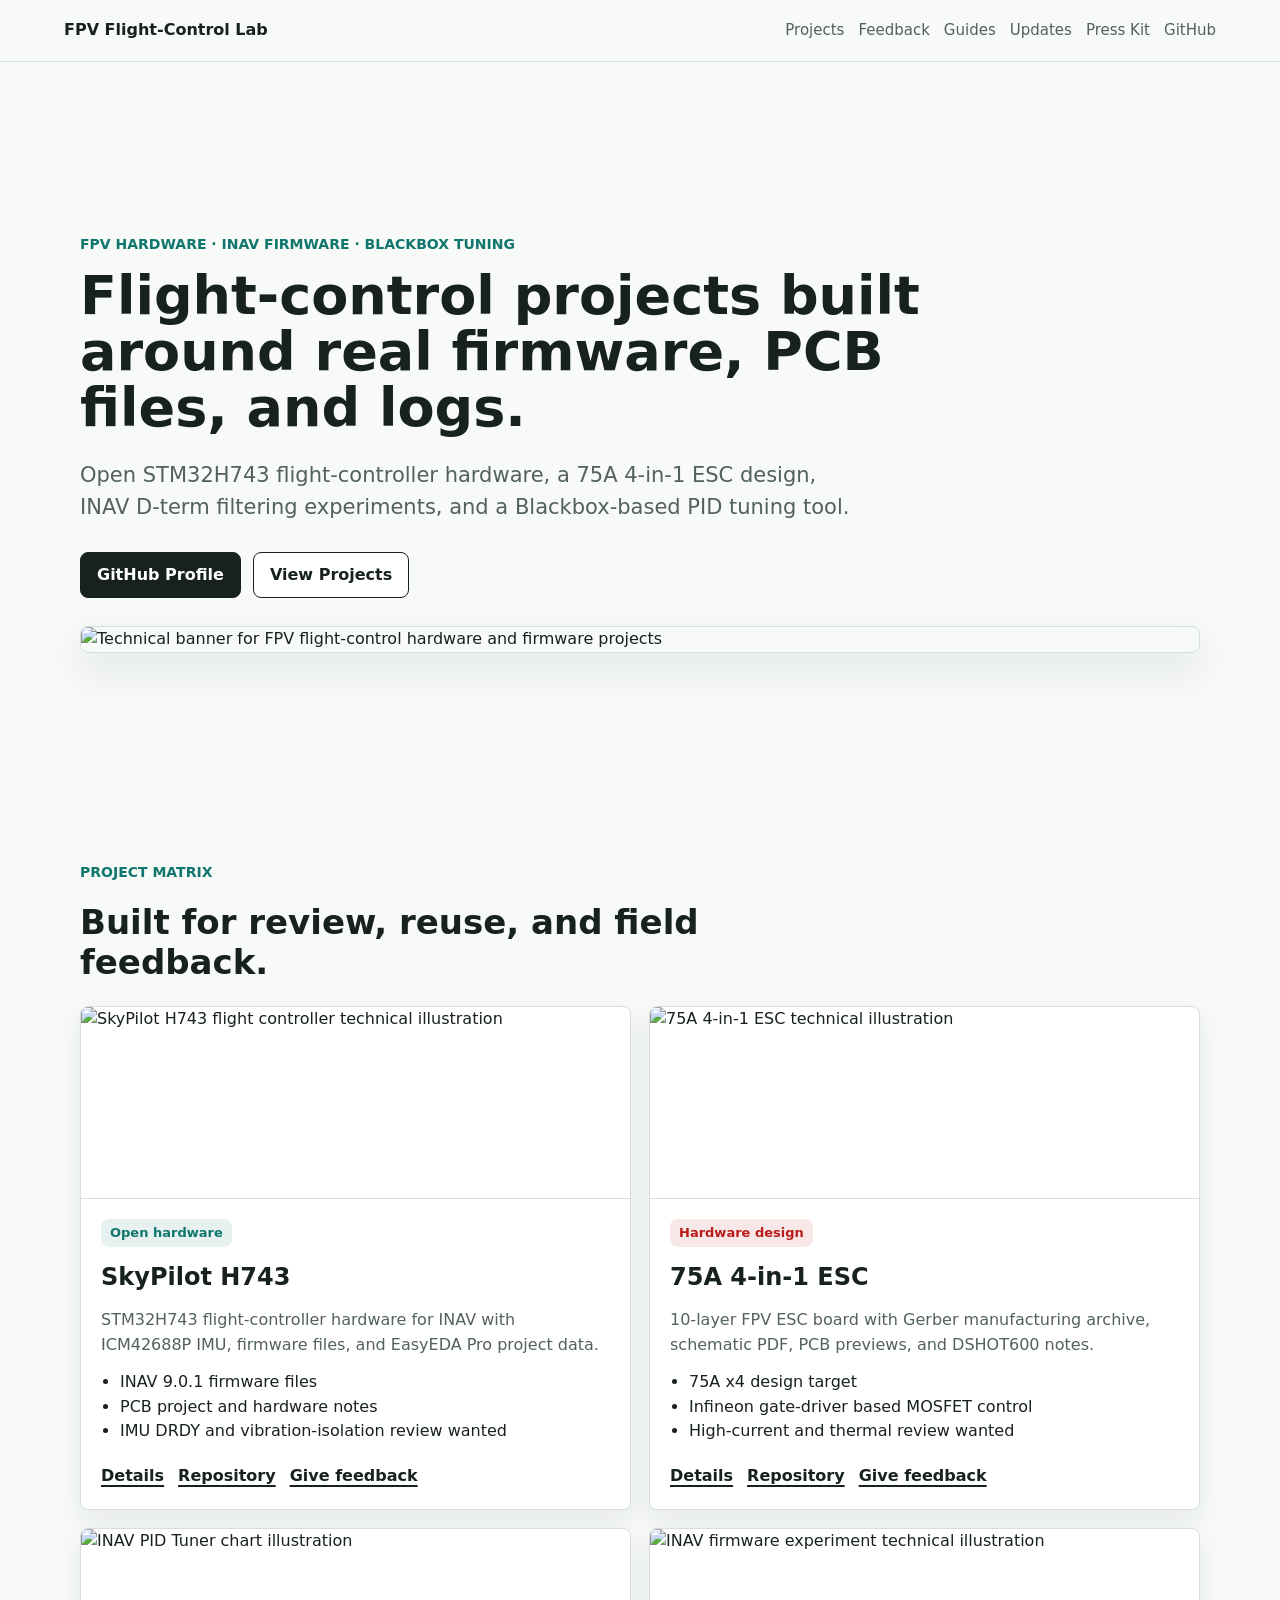
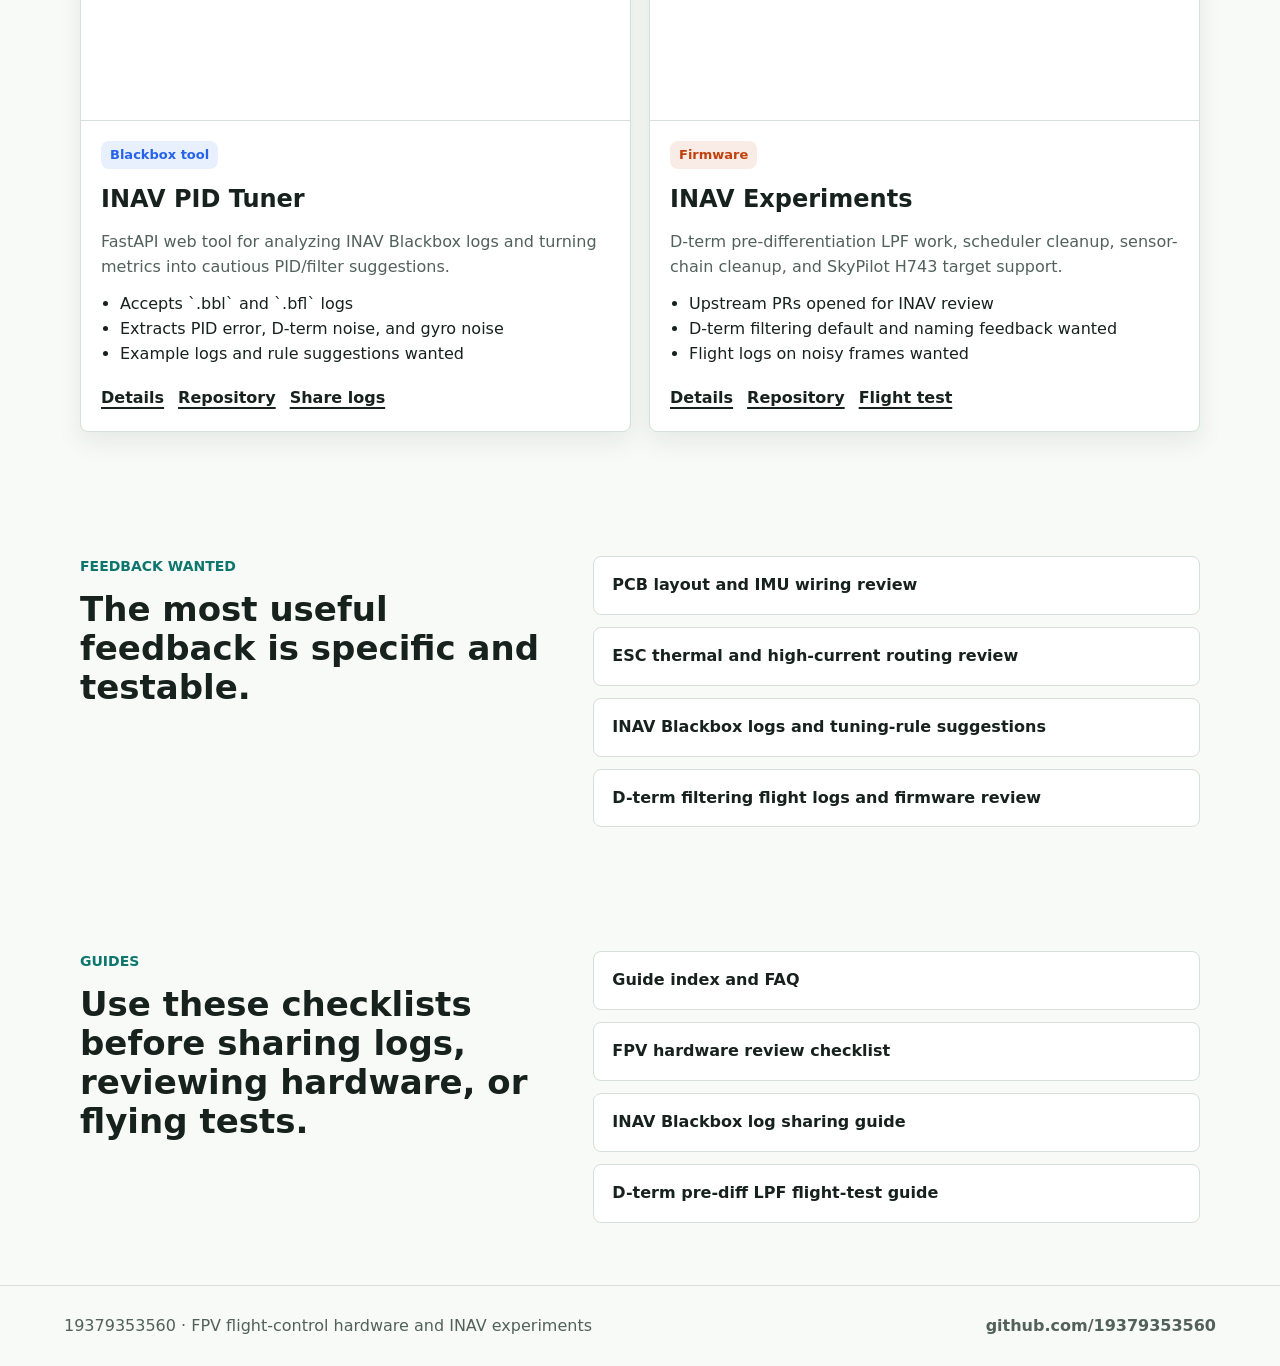
==== commit 6cbe6f00: "Add long-tail guide pages" ====
--- a/index.html
+++ b/index.html
@@ -80,6 +80,7 @@
       <nav class="nav" aria-label="Primary navigation">
         <a href="#projects">Projects</a>
         <a href="#feedback">Feedback</a>
+        <a href="guides.html">Guides</a>
         <a href="updates.html">Updates</a>
         <a href="press-kit.html">Press Kit</a>
         <a href="https://github.com/19379353560">GitHub</a>
@@ -200,6 +201,19 @@
           <a href="https://github.com/19379353560/inav/issues/1">D-term filtering flight logs and firmware review</a>
         </div>
       </section>
+
+      <section class="feedback" aria-labelledby="guides-title">
+        <div>
+          <p class="eyebrow">Guides</p>
+          <h2 id="guides-title">Use these checklists before sharing logs, reviewing hardware, or flying tests.</h2>
+        </div>
+        <div class="feedback-list">
+          <a href="guides.html">Guide index and FAQ</a>
+          <a href="hardware-review-guide.html">FPV hardware review checklist</a>
+          <a href="blackbox-log-sharing.html">INAV Blackbox log sharing guide</a>
+          <a href="dterm-flight-test-guide.html">D-term pre-diff LPF flight-test guide</a>
+        </div>
+      </section>
     </main>
 
     <footer class="footer">
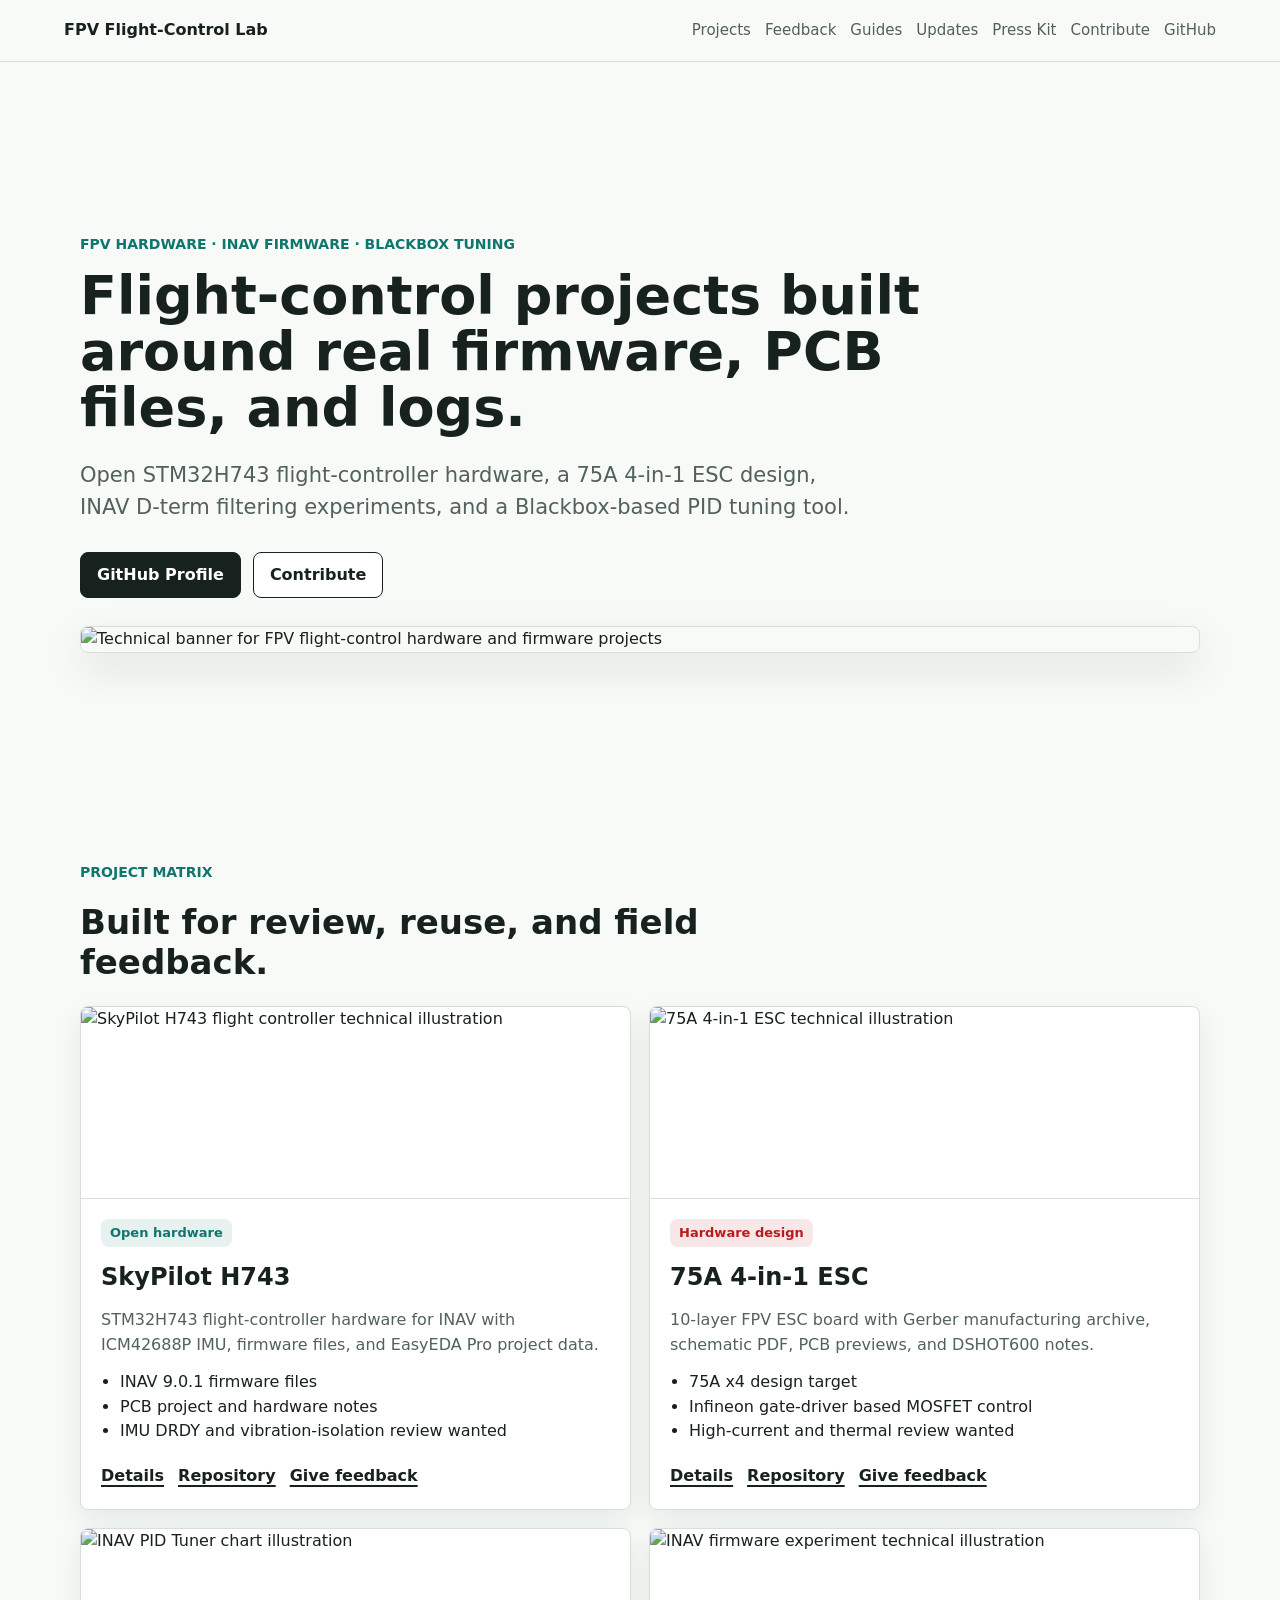
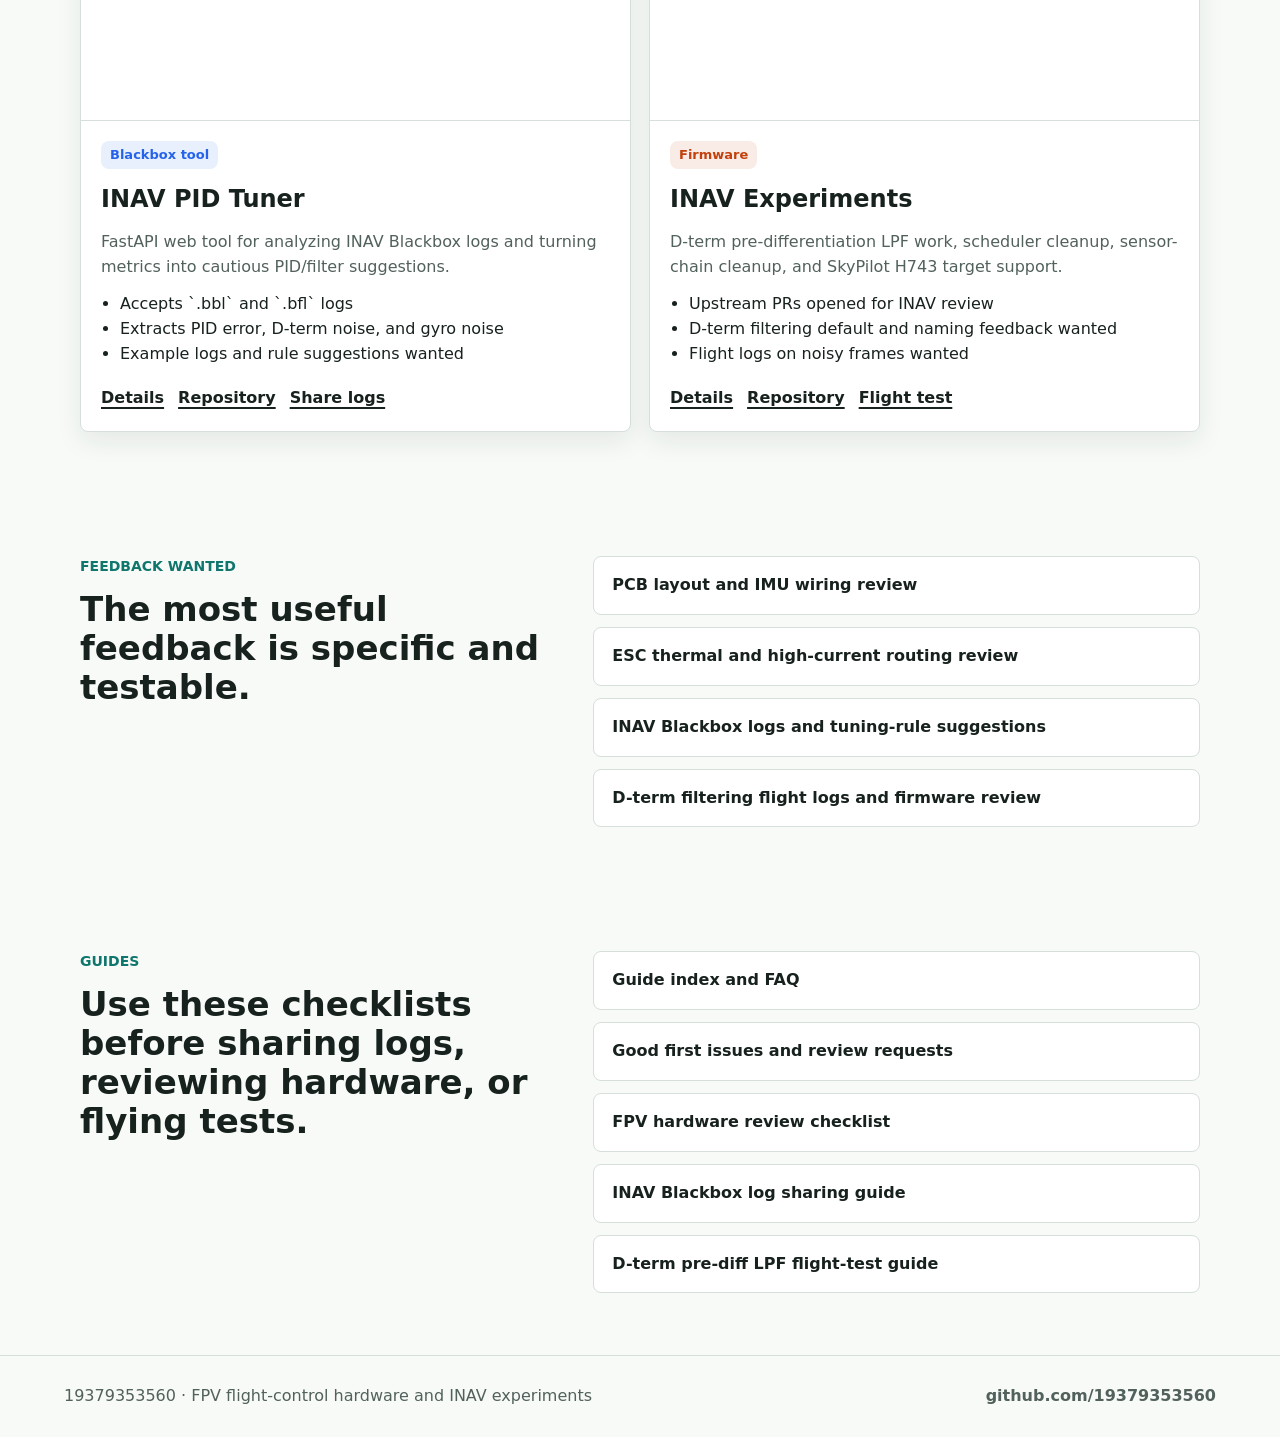
==== commit 70513a07: "Add contribution hub" ====
--- a/index.html
+++ b/index.html
@@ -83,6 +83,7 @@
         <a href="guides.html">Guides</a>
         <a href="updates.html">Updates</a>
         <a href="press-kit.html">Press Kit</a>
+        <a href="contribute.html">Contribute</a>
         <a href="https://github.com/19379353560">GitHub</a>
       </nav>
     </header>
@@ -98,7 +99,7 @@
           </p>
           <div class="actions" aria-label="Primary links">
             <a class="button primary" href="https://github.com/19379353560">GitHub Profile</a>
-            <a class="button secondary" href="#projects">View Projects</a>
+            <a class="button secondary" href="contribute.html">Contribute</a>
           </div>
         </div>
         <img class="intro-image" src="https://raw.githubusercontent.com/19379353560/19379353560/main/assets/profile-cover.svg" alt="Technical banner for FPV flight-control hardware and firmware projects">
@@ -209,6 +210,7 @@
         </div>
         <div class="feedback-list">
           <a href="guides.html">Guide index and FAQ</a>
+          <a href="contribute.html">Good first issues and review requests</a>
           <a href="hardware-review-guide.html">FPV hardware review checklist</a>
           <a href="blackbox-log-sharing.html">INAV Blackbox log sharing guide</a>
           <a href="dterm-flight-test-guide.html">D-term pre-diff LPF flight-test guide</a>
